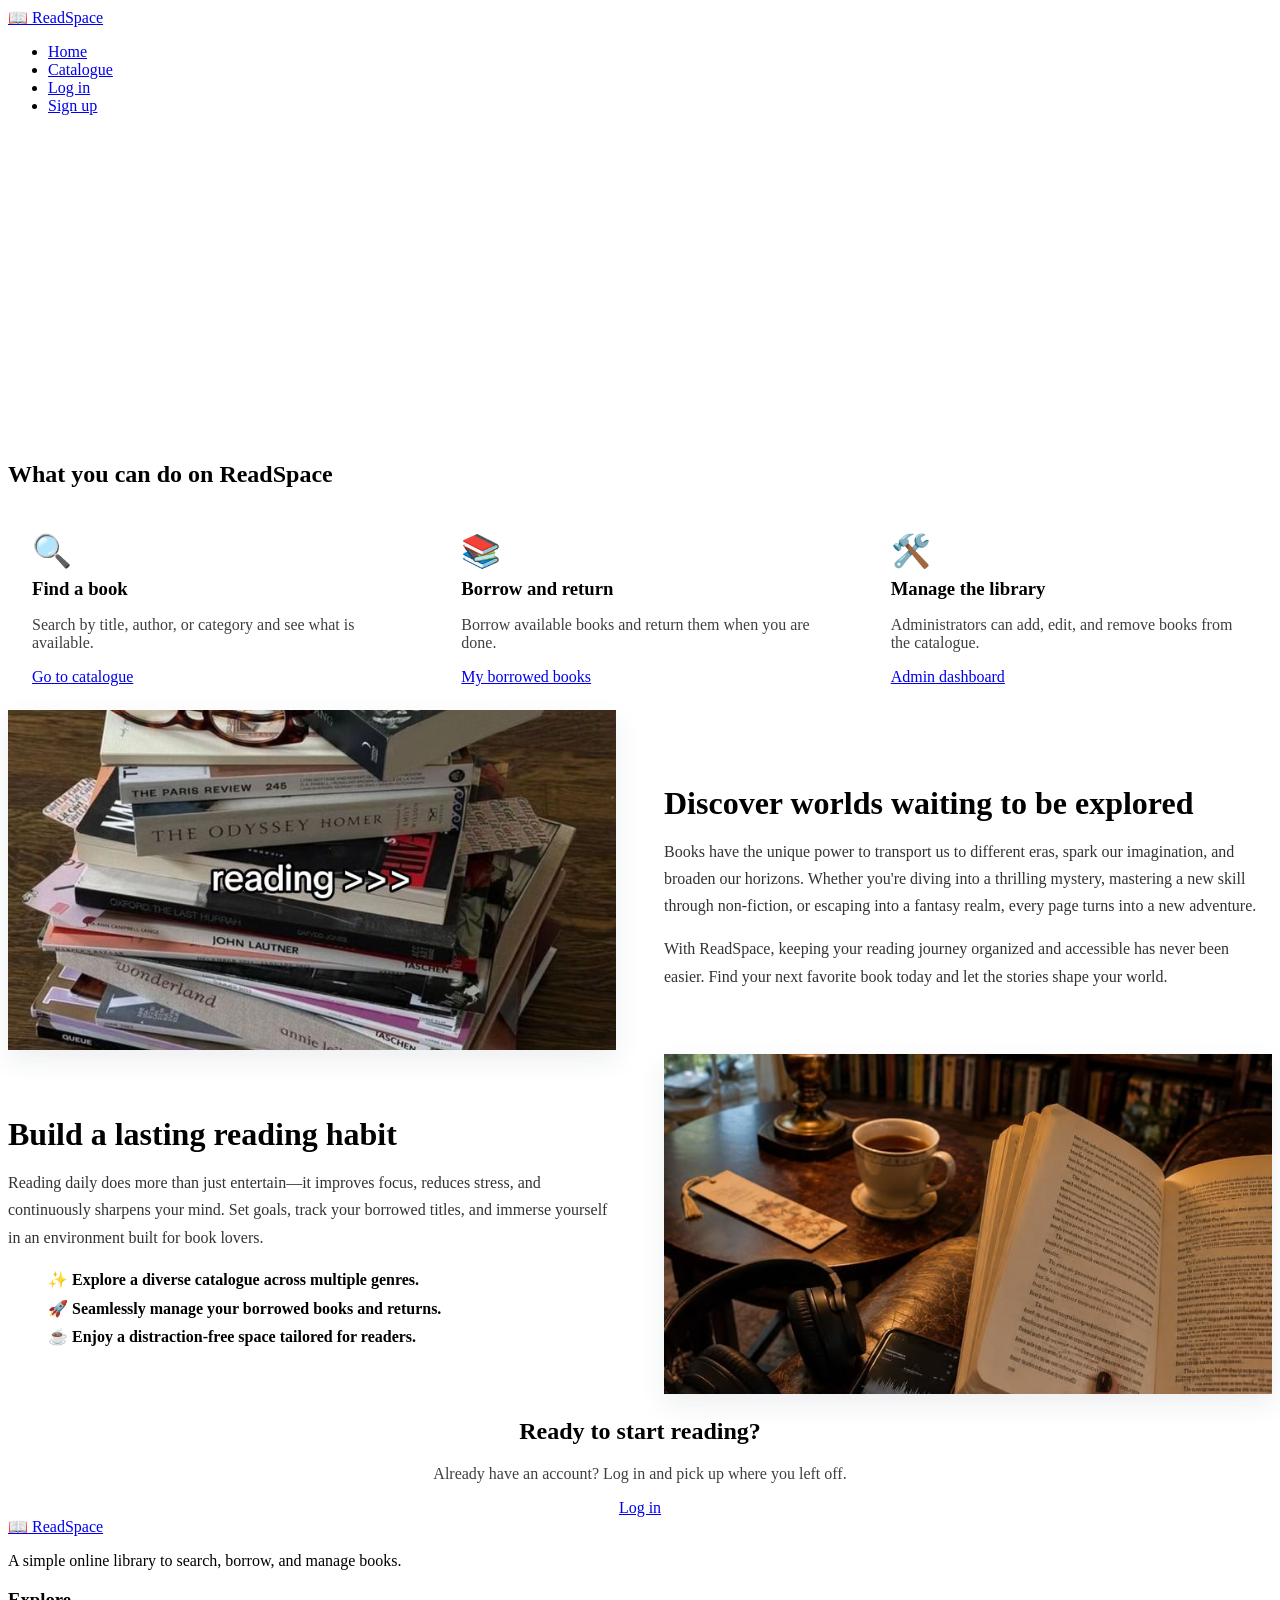
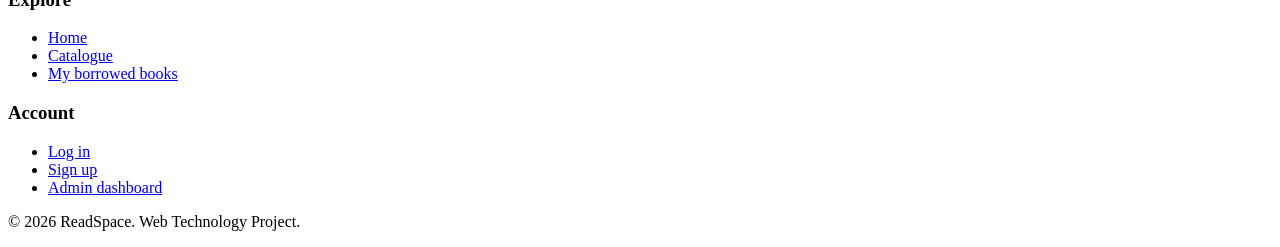
==== index.html @ 19ab4c97 "Update home page, add two reading sections, and style features" ====
<!DOCTYPE html>
<html lang="en">
  <head>
    <meta charset="UTF-8" />
    <meta name="viewport" content="width=device-width, initial-scale=1.0" />
    <title>ReadSpace</title>
    <link rel="icon" href="assets/images/favicon.svg" type="image/svg+xml" />
    <link rel="stylesheet" href="assets/css/style.css" />
    <link rel="stylesheet" href="assets/css/1-home.css" />
  </head>

  <body>
    <!-- Navbar  -->
    <header class="navbar">
      <div class="container">
        <div class="logo">
          <a href="index.html">📖 ReadSpace</a>
        </div>
        <nav>
          <ul class="nav-links">
            <li><a href="index.html" class="active">Home</a></li>
            <li><a href="4-catalogue.html">Catalogue</a></li>
            <li><a href="3-login.html">Log in</a></li>
            <li><a href="2-signup.html" class="btn btn-primary">Sign up</a></li>
          </ul>
        </nav>
      </div>
    </header>

    <main>
      <!-- Hero sec -->
      <section class="hero">
        <div class="container">
          <h1>Your next book is a click away</h1>
          <p>
            Search the library catalogue, borrow the books you love, and keep
            track of everything you are reading in one place.
          </p>
          <div class="hero-actions">
            <a href="4-catalogue.html" class="btn btn-primary">Browse books</a>
            <a href="2-signup.html" class="btn btn-outline">Create an account</a>
          </div>
        </div>
      </section>

      <!-- What you can do -->
      <section class="section">
        <div class="container">
          <h2 class="section-title">What you can do on ReadSpace</h2>
          <div class="features">
            <article class="feature-card">
              <div class="feature-icon">🔍</div>
              <h3>Find a book</h3>
              <p>Search by title, author, or category and see what is available.</p>
              <a href="4-catalogue.html">Go to catalogue</a>
            </article>

            <article class="feature-card">
              <div class="feature-icon">📚</div>
              <h3>Borrow and return</h3>
              <p>Borrow available books and return them when you are done.</p>
              <a href="6-my-borrowed-books.html">My borrowed books</a>
            </article>

            <article class="feature-card">
              <div class="feature-icon">🛠️</div>
              <h3>Manage the library</h3>
              <p>Administrators can add, edit, and remove books from the catalogue.</p>
              <a href="7-admin-dashboard.html">Admin dashboard</a>
            </article>
          </div>
        </div>
      </section>

      <!-- About Reading & Books -->
      <section class="section about-books reading-books alt-bg">
        <div class="container about-container">
          <div class="about-image">
            <img src="assets/images/bookslover.jfif" alt="Stack of books and reading cozy vibes" />
          </div>
          <div class="about-text">
            <h2>Discover worlds waiting to be explored</h2>
            <p>
              Books have the unique power to transport us to different eras, spark our imagination, and broaden our horizons. Whether you're diving into a thrilling mystery, mastering a new skill through non-fiction, or escaping into a fantasy realm, every page turns into a new adventure.
            </p>
            <p>
              With ReadSpace, keeping your reading journey organized and accessible has never been easier. Find your next favorite book today and let the stories shape your world.
            </p>
          </div>
        </div>
      </section>

      <!-- Reading Habit -->
      <section class="section ">
        <div class="container about-container">
          <div class="about-text">
            <h2>Build a lasting reading habit</h2>
            <p>
              Reading daily does more than just entertain—it improves focus, reduces stress, and continuously sharpens your mind. Set goals, track your borrowed titles, and immerse yourself in an environment built for book lovers.
            </p>
            <ul class="habit-list">
              <li>✨ Explore a diverse catalogue across multiple genres.</li>
              <li>🚀 Seamlessly manage your borrowed books and returns.</li>
              <li>☕ Enjoy a distraction-free space tailored for readers.</li>
            </ul>
          </div>
          <div class="about-image">
            <img src="assets/images/cozyreading.jfif" alt="Cozy reading corner with warm lighting" />
          </div>
        </div>
      </section>

      <!-- Call to action-->
      <section class="section cta">
        <div class="container">
          <h2>Ready to start reading?</h2>
          <p>Already have an account? Log in and pick up where you left off.</p>
          <a href="3-login.html" class="btn btn-outline">Log in</a>
        </div>
      </section>
    </main>

    <!--  Footer  -->
    <footer class="footer">
      <div class="container">
        <div>
          <div class="logo">
            <a href="index.html">📖 ReadSpace</a>
          </div>
          <p class="footer-text">A simple online library to search, borrow, and manage books.</p>
        </div>

        <div>
          <h3>Explore</h3>
          <ul class="footer-links">
            <li><a href="index.html">Home</a></li>
            <li><a href="4-catalogue.html">Catalogue</a></li>
            <li><a href="6-my-borrowed-books.html">My borrowed books</a></li>
          </ul>
        </div>

        <div>
          <h3>Account</h3>
          <ul class="footer-links">
            <li><a href="3-login.html">Log in</a></li>
            <li><a href="2-signup.html">Sign up</a></li>
            <li><a href="7-admin-dashboard.html">Admin dashboard</a></li>
          </ul>
        </div>
      </div>

      <p class="footer-bottom">&copy; 2026 ReadSpace. Web Technology Project.</p>
    </footer>
  </body>
</html>
---- assets/css/1-home.css ----
.hero {
  background-color: var(--color-primary);
  color: white;
  text-align: center;
  padding: 4rem 0;
}

.hero h1 {
  font-size: 2.5rem;
  margin-bottom: 1rem;
}

.hero p {
  max-width: 600px;
  margin: 0 auto 2rem;
}

.hero-actions {
  display: flex;
  justify-content: center;
  gap: 1rem;
}

.hero .btn-primary {
  background-color: var(--color-surface);
  border-color: var(--color-surface);
  color: var(--color-primary-dark);
}

.hero .btn-primary:hover {
  background-color: var(--color-border);
  border-color: var(--color-border);
}

.hero .btn-outline {
  border-color: white;
  color: white;
}

.hero .btn-outline:hover {
  background-color: white;
  color: var(--color-primary-dark);
}

.features {
  display: flex;
  flex-wrap: wrap;
  gap: 1.5rem;
}

.feature-card {
  flex: 1 1 250px;
  background-color: var(--color-surface);
  border: 1px solid var(--color-border);
  border-radius: var(--radius);
  padding: 1.5rem;
  transition: all 0.3s ease;
}
.feature-card:hover {
  border-color: var(--color-primary);
  box-shadow: 0 0 12px rgba(47, 93, 98, 0.25);
  transform: translateY(-3px); 
}

.feature-card h3 {
  margin: 0.5rem 0;
}

.feature-card p {
  color: var(--color-text);
  opacity: 0.75;
  margin-bottom: 1rem;
}

.feature-icon {
  font-size: 2rem;
}

.about-container {
  display: flex;
  align-items: center;
  gap: 3rem;
}


.about-text {
  flex: 1;
}

.about-text h2 {
  font-size: 2rem;
  margin-bottom: 1rem;
  color: var(--color-primary-dark);
}

.about-text p {
  color: var(--color-text);
  opacity: 0.8;
  margin-bottom: 1rem;
  line-height: 1.7;
}

.about-image {
  flex: 1;
}

.about-image img {
  width: 100%;
  height: 340px;
  object-fit: cover;
  border-radius: var(--radius);
  box-shadow: 0 10px 25px rgba(31, 45, 68, 0.08);
  transition: transform 0.3s ease;
}

.about-image img:hover {
  transform: scale(1.02);
}

.habit-list {
  list-style: none;
  display: flex;
  flex-direction: column;
  gap: 0.6rem;
  margin-top: 1.2rem;
  font-weight: 700;
  color: var(--color-primary-dark);
}
.section.reading-books.alt-bg {
  background-color: var(--color-surface);
  border-top: 1px solid var(--color-border);
  border-bottom: 1px solid var(--color-border);
}


.cta {
  background-color: var(--color-surface);
  text-align: center;
}

.cta p {
  margin: 0.5rem 0 1rem;
  color: var(--color-text);
  opacity: 0.75;
}
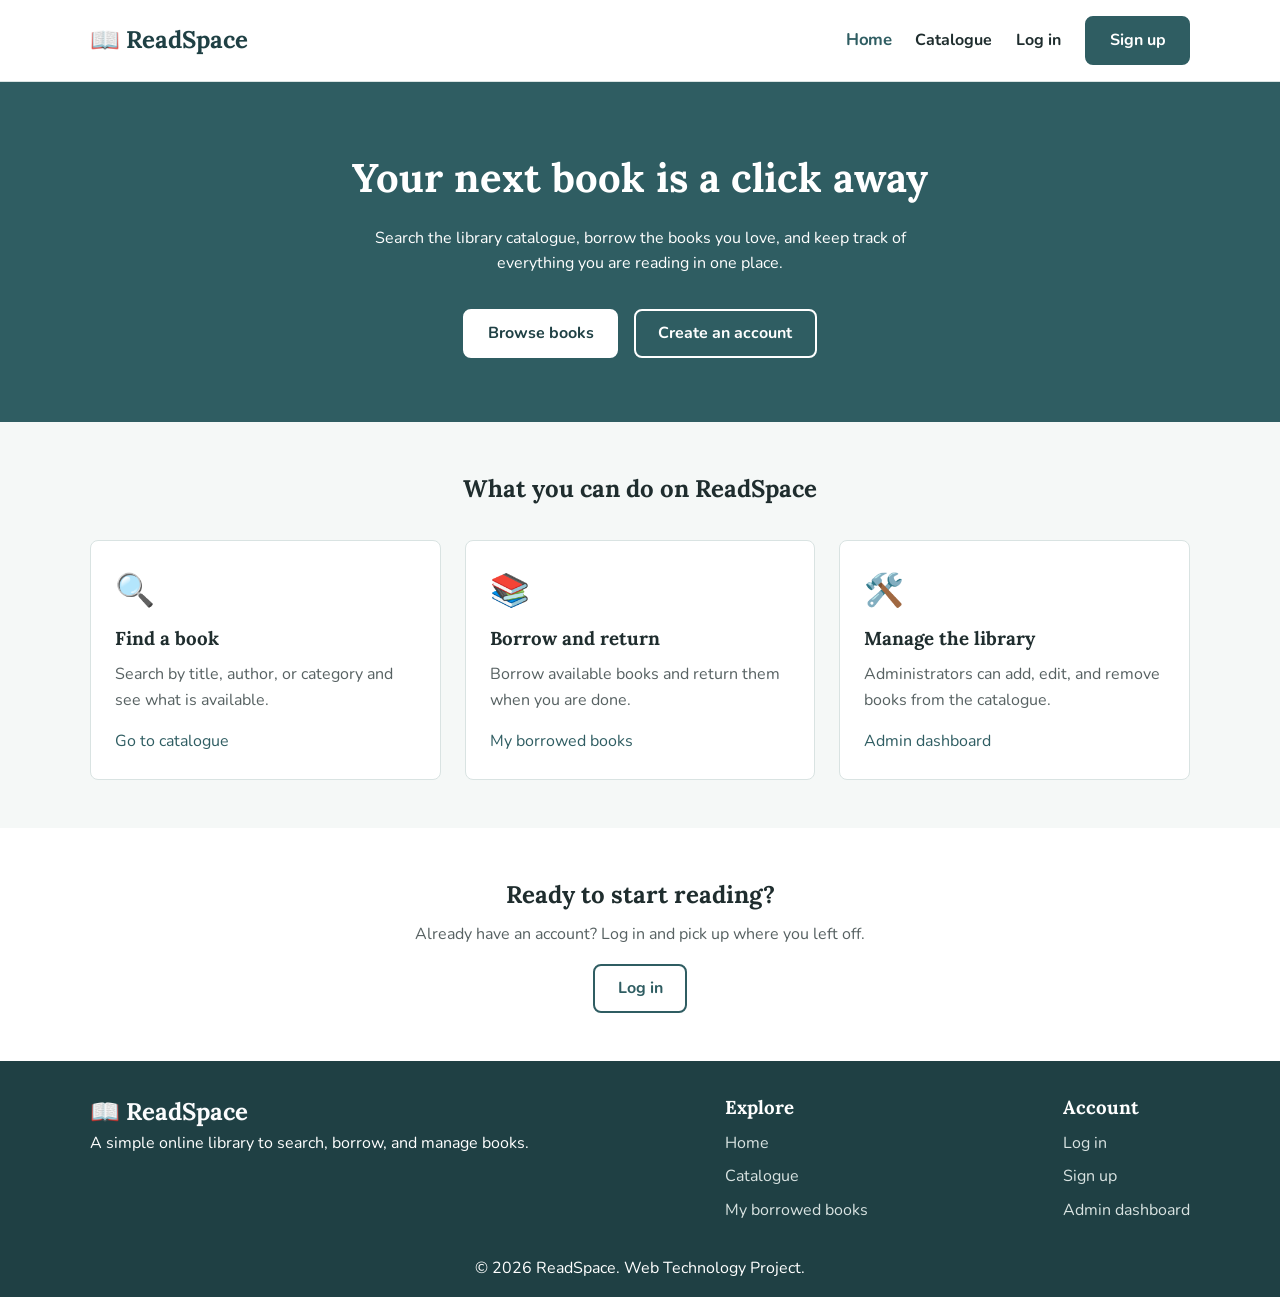
==== commit bf84f7eb: "BASE" ====
--- a/index.html
+++ b/index.html
@@ -72,44 +72,6 @@
         </div>
       </section>
 
-      <!-- About Reading & Books -->
-      <section class="section about-books reading-books alt-bg">
-        <div class="container about-container">
-          <div class="about-image">
-            <img src="assets/images/bookslover.jfif" alt="Stack of books and reading cozy vibes" />
-          </div>
-          <div class="about-text">
-            <h2>Discover worlds waiting to be explored</h2>
-            <p>
-              Books have the unique power to transport us to different eras, spark our imagination, and broaden our horizons. Whether you're diving into a thrilling mystery, mastering a new skill through non-fiction, or escaping into a fantasy realm, every page turns into a new adventure.
-            </p>
-            <p>
-              With ReadSpace, keeping your reading journey organized and accessible has never been easier. Find your next favorite book today and let the stories shape your world.
-            </p>
-          </div>
-        </div>
-      </section>
-
-      <!-- Reading Habit -->
-      <section class="section ">
-        <div class="container about-container">
-          <div class="about-text">
-            <h2>Build a lasting reading habit</h2>
-            <p>
-              Reading daily does more than just entertain—it improves focus, reduces stress, and continuously sharpens your mind. Set goals, track your borrowed titles, and immerse yourself in an environment built for book lovers.
-            </p>
-            <ul class="habit-list">
-              <li>✨ Explore a diverse catalogue across multiple genres.</li>
-              <li>🚀 Seamlessly manage your borrowed books and returns.</li>
-              <li>☕ Enjoy a distraction-free space tailored for readers.</li>
-            </ul>
-          </div>
-          <div class="about-image">
-            <img src="assets/images/cozyreading.jfif" alt="Cozy reading corner with warm lighting" />
-          </div>
-        </div>
-      </section>
-
       <!-- Call to action-->
       <section class="section cta">
         <div class="container">
--- a/assets/css/style.css
+++ b/assets/css/style.css
@@ -0,0 +1,172 @@
+@import url("https://fonts.googleapis.com/css2?family=Lora:wght@600;700&family=Nunito:wght@400;700&display=swap");
+
+/* variables */
+:root {
+  --font-heading: "Lora", serif;
+  --font-body: "Nunito", sans-serif;
+
+  --color-primary: #2f5d62;
+  --color-primary-dark: #1f4044;
+  --color-bg: #f5f8f7;
+  --color-surface: #ffffff;
+  --color-text: #1f2d2e;
+  --color-border: #d9e3e2;
+
+  --radius: 8px;
+}
+
+/* base styles */
+*, *::before, *::after {
+  box-sizing: border-box;
+  margin: 0;
+  padding: 0;
+}
+
+body {
+  font-family: var(--font-body);
+  color: var(--color-text);
+  background-color: var(--color-bg);
+  line-height: 1.6;
+}
+
+h1, h2, h3 {
+  font-family: var(--font-heading);
+}
+
+a {
+  color: var(--color-primary);
+  text-decoration: none;
+}
+
+.container {
+  width: 90%;
+  max-width: 1100px;
+  margin: 0 auto;
+}
+
+.section {
+  padding: 3rem 0;
+}
+
+.section-title {
+  text-align: center;
+  margin-bottom: 2rem;
+}
+
+/* btns */
+.btn {
+  display: inline-block;
+  padding: 0.6rem 1.4rem;
+  border: 2px solid var(--color-primary);
+  border-radius: var(--radius);
+  font-weight: 700;
+  transition: background-color 0.2s ease, color 0.2s ease;
+}
+
+.btn-primary {
+  background-color: var(--color-primary);
+  color: white;
+}
+
+.btn-primary:hover {
+  background-color: var(--color-primary-dark);
+  border-color: var(--color-primary-dark);
+}
+
+.btn-outline {
+  color: var(--color-primary);
+  background-color: transparent;
+}
+
+.btn-outline:hover {
+  background-color: var(--color-primary);
+  color: white;
+}
+
+/* Navbar */
+.navbar {
+  background-color: var(--color-surface);
+  border-bottom: 1px solid var(--color-border);
+  position: sticky;
+  top: 0;
+  z-index: 10;
+}
+
+.navbar .container {
+  display: flex;
+  justify-content: space-between;
+  align-items: center;
+  flex-wrap: wrap;
+  padding: 1rem 0;
+}
+
+.logo a {
+  font-family: var(--font-heading);
+  font-size: 1.5rem;
+  font-weight: 700;
+  color: var(--color-primary-dark);
+}
+
+.nav-links {
+  list-style: none;
+  display: flex;
+  align-items: center;
+  gap: 1.5rem;
+}
+
+.nav-links a {
+  color: var(--color-text);
+  font-weight: 700;
+  transition: transform 0.2s ease, color 0.2s ease;
+  display: inline-block;
+}
+
+
+.nav-links a:hover,
+.nav-links a.active {
+  color: var(--color-primary);
+  transform: scale(1.05);
+}
+
+.nav-links a.btn {
+  color: white;
+}
+
+
+
+/* Footer */
+.footer {
+  background-color: var(--color-primary-dark);
+  color: white;
+  padding: 2rem 0 1rem;
+}
+
+.footer .container {
+  display: flex;
+  justify-content: space-between;
+  flex-wrap: wrap;
+  gap: 2rem;
+}
+
+.footer a {
+  color: #d9e3e2;
+}
+
+.footer .logo a {
+  color: rgb(251, 252, 253);
+}
+
+.footer h3 {
+  margin-bottom: 0.5rem;
+}
+
+.footer-links {
+  list-style: none;
+  display: flex;
+  flex-direction: column;
+  gap: 0.5rem;
+}
+.footer-bottom {
+  text-align: center;
+  margin-top: 2rem;
+}
--- a/assets/css/1-home.css
+++ b/assets/css/1-home.css
@@ -54,12 +54,6 @@
   border: 1px solid var(--color-border);
   border-radius: var(--radius);
   padding: 1.5rem;
-  transition: all 0.3s ease;
-}
-.feature-card:hover {
-  border-color: var(--color-primary);
-  box-shadow: 0 0 12px rgba(47, 93, 98, 0.25);
-  transform: translateY(-3px); 
 }
 
 .feature-card h3 {
@@ -76,63 +70,6 @@
   font-size: 2rem;
 }
 
-.about-container {
-  display: flex;
-  align-items: center;
-  gap: 3rem;
-}
-
-
-.about-text {
-  flex: 1;
-}
-
-.about-text h2 {
-  font-size: 2rem;
-  margin-bottom: 1rem;
-  color: var(--color-primary-dark);
-}
-
-.about-text p {
-  color: var(--color-text);
-  opacity: 0.8;
-  margin-bottom: 1rem;
-  line-height: 1.7;
-}
-
-.about-image {
-  flex: 1;
-}
-
-.about-image img {
-  width: 100%;
-  height: 340px;
-  object-fit: cover;
-  border-radius: var(--radius);
-  box-shadow: 0 10px 25px rgba(31, 45, 68, 0.08);
-  transition: transform 0.3s ease;
-}
-
-.about-image img:hover {
-  transform: scale(1.02);
-}
-
-.habit-list {
-  list-style: none;
-  display: flex;
-  flex-direction: column;
-  gap: 0.6rem;
-  margin-top: 1.2rem;
-  font-weight: 700;
-  color: var(--color-primary-dark);
-}
-.section.reading-books.alt-bg {
-  background-color: var(--color-surface);
-  border-top: 1px solid var(--color-border);
-  border-bottom: 1px solid var(--color-border);
-}
-
-
 .cta {
   background-color: var(--color-surface);
   text-align: center;
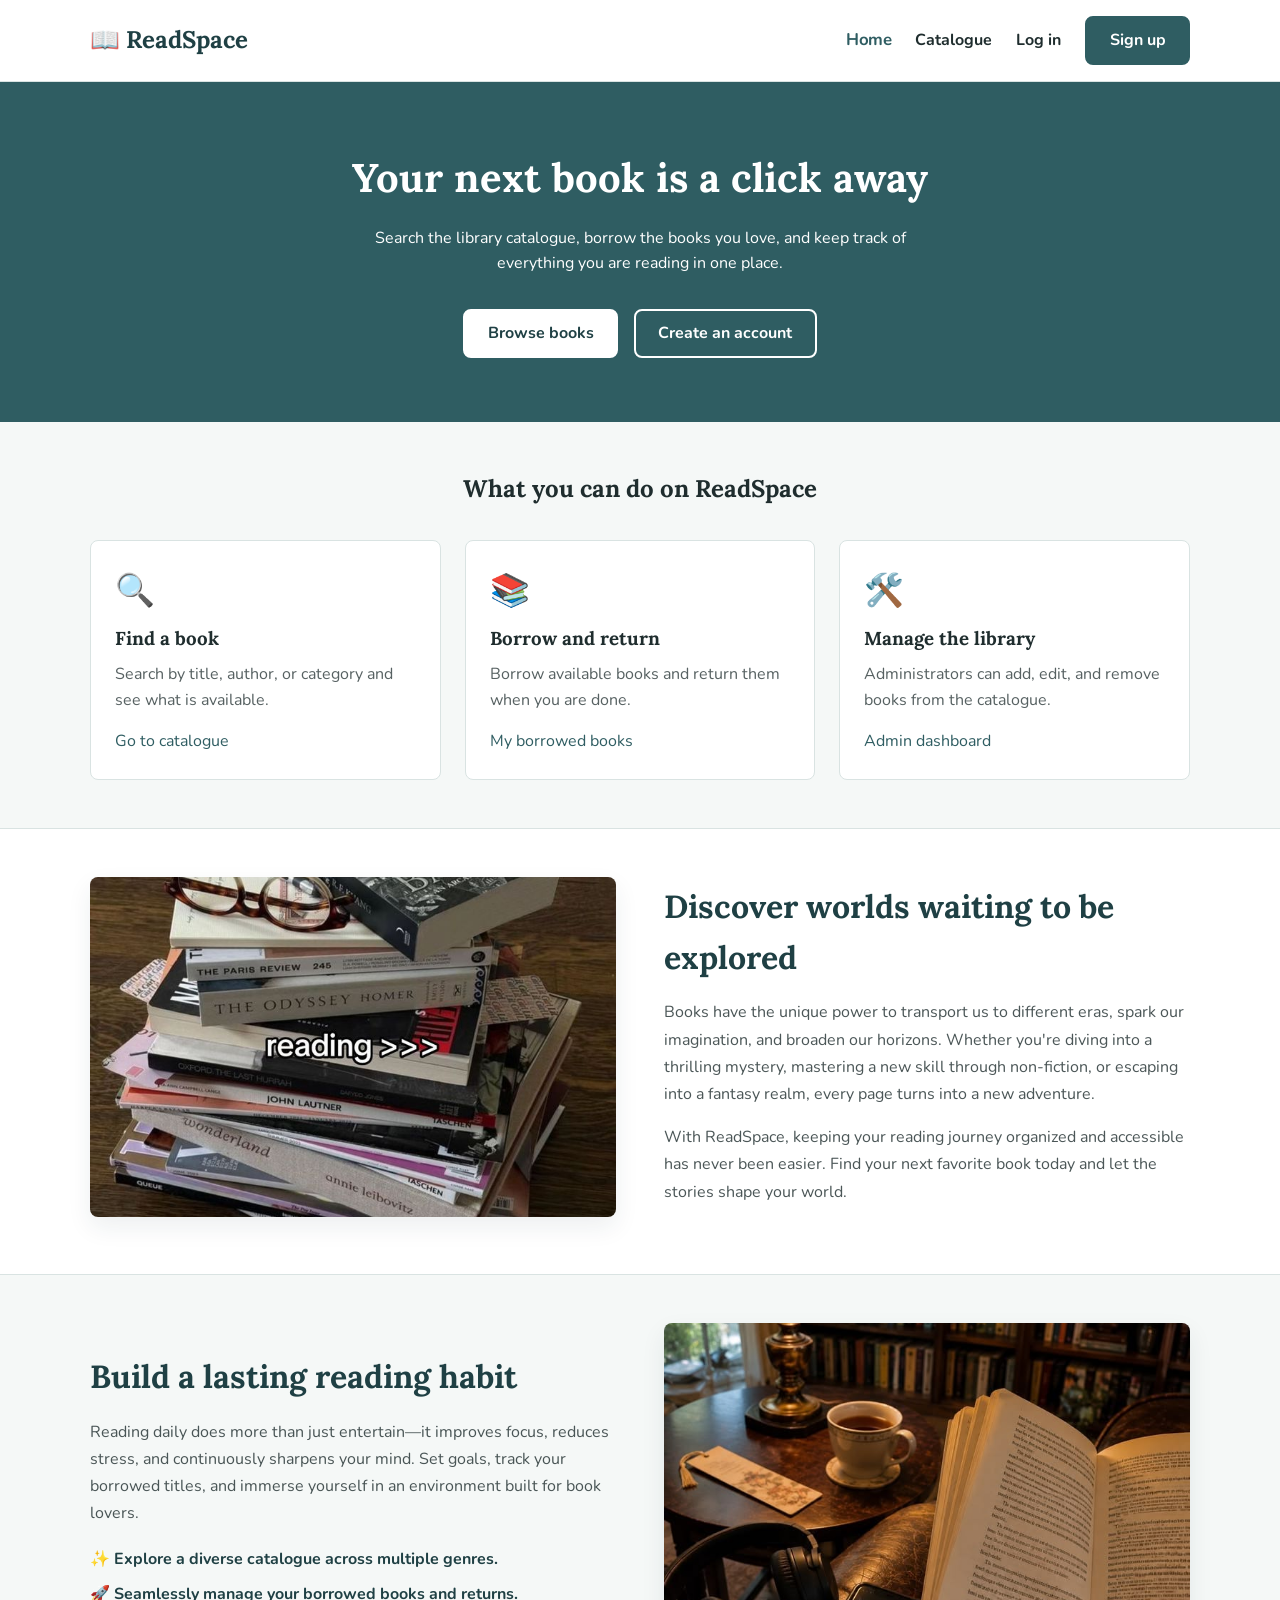
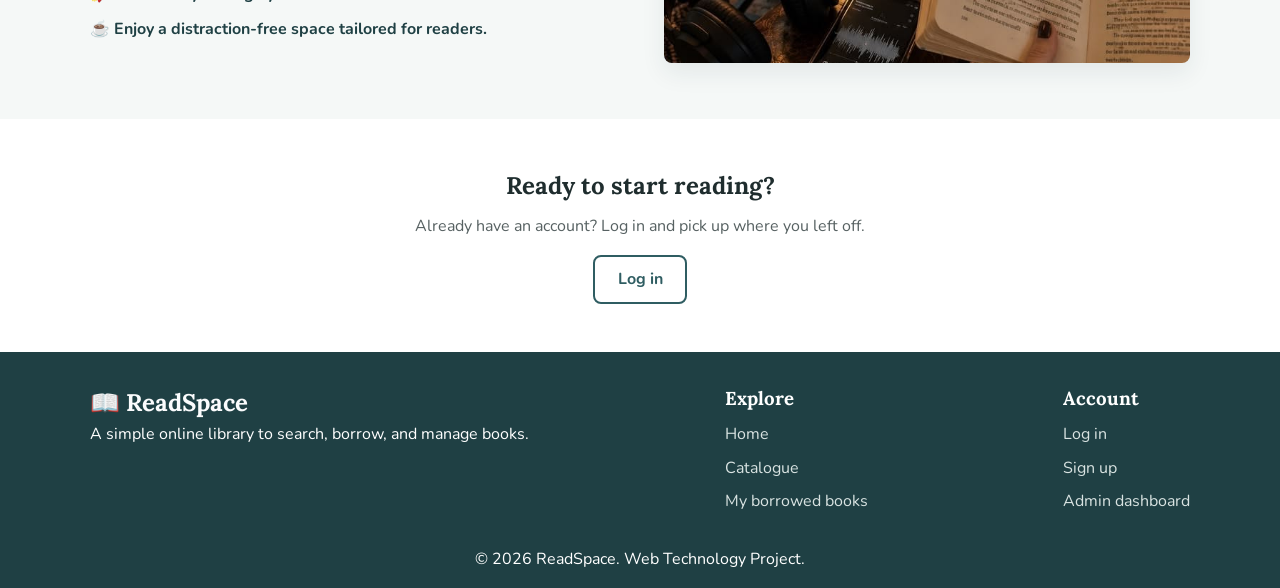
==== commit fb163562: "Merge pull request #12 from WebTech-2026/shimaaaa Update home page, add two reading sections, and st" ====
--- a/index.html
+++ b/index.html
@@ -72,6 +72,44 @@
         </div>
       </section>
 
+      <!-- About Reading & Books -->
+      <section class="section about-books reading-books alt-bg">
+        <div class="container about-container">
+          <div class="about-image">
+            <img src="assets/images/bookslover.jfif" alt="Stack of books and reading cozy vibes" />
+          </div>
+          <div class="about-text">
+            <h2>Discover worlds waiting to be explored</h2>
+            <p>
+              Books have the unique power to transport us to different eras, spark our imagination, and broaden our horizons. Whether you're diving into a thrilling mystery, mastering a new skill through non-fiction, or escaping into a fantasy realm, every page turns into a new adventure.
+            </p>
+            <p>
+              With ReadSpace, keeping your reading journey organized and accessible has never been easier. Find your next favorite book today and let the stories shape your world.
+            </p>
+          </div>
+        </div>
+      </section>
+
+      <!-- Reading Habit -->
+      <section class="section ">
+        <div class="container about-container">
+          <div class="about-text">
+            <h2>Build a lasting reading habit</h2>
+            <p>
+              Reading daily does more than just entertain—it improves focus, reduces stress, and continuously sharpens your mind. Set goals, track your borrowed titles, and immerse yourself in an environment built for book lovers.
+            </p>
+            <ul class="habit-list">
+              <li>✨ Explore a diverse catalogue across multiple genres.</li>
+              <li>🚀 Seamlessly manage your borrowed books and returns.</li>
+              <li>☕ Enjoy a distraction-free space tailored for readers.</li>
+            </ul>
+          </div>
+          <div class="about-image">
+            <img src="assets/images/cozyreading.jfif" alt="Cozy reading corner with warm lighting" />
+          </div>
+        </div>
+      </section>
+
       <!-- Call to action-->
       <section class="section cta">
         <div class="container">
--- a/assets/css/1-home.css
+++ b/assets/css/1-home.css
@@ -54,6 +54,12 @@
   border: 1px solid var(--color-border);
   border-radius: var(--radius);
   padding: 1.5rem;
+  transition: all 0.3s ease;
+}
+.feature-card:hover {
+  border-color: var(--color-primary);
+  box-shadow: 0 0 12px rgba(47, 93, 98, 0.25);
+  transform: translateY(-3px); 
 }
 
 .feature-card h3 {
@@ -70,6 +76,63 @@
   font-size: 2rem;
 }
 
+.about-container {
+  display: flex;
+  align-items: center;
+  gap: 3rem;
+}
+
+
+.about-text {
+  flex: 1;
+}
+
+.about-text h2 {
+  font-size: 2rem;
+  margin-bottom: 1rem;
+  color: var(--color-primary-dark);
+}
+
+.about-text p {
+  color: var(--color-text);
+  opacity: 0.8;
+  margin-bottom: 1rem;
+  line-height: 1.7;
+}
+
+.about-image {
+  flex: 1;
+}
+
+.about-image img {
+  width: 100%;
+  height: 340px;
+  object-fit: cover;
+  border-radius: var(--radius);
+  box-shadow: 0 10px 25px rgba(31, 45, 68, 0.08);
+  transition: transform 0.3s ease;
+}
+
+.about-image img:hover {
+  transform: scale(1.02);
+}
+
+.habit-list {
+  list-style: none;
+  display: flex;
+  flex-direction: column;
+  gap: 0.6rem;
+  margin-top: 1.2rem;
+  font-weight: 700;
+  color: var(--color-primary-dark);
+}
+.section.reading-books.alt-bg {
+  background-color: var(--color-surface);
+  border-top: 1px solid var(--color-border);
+  border-bottom: 1px solid var(--color-border);
+}
+
+
 .cta {
   background-color: var(--color-surface);
   text-align: center;
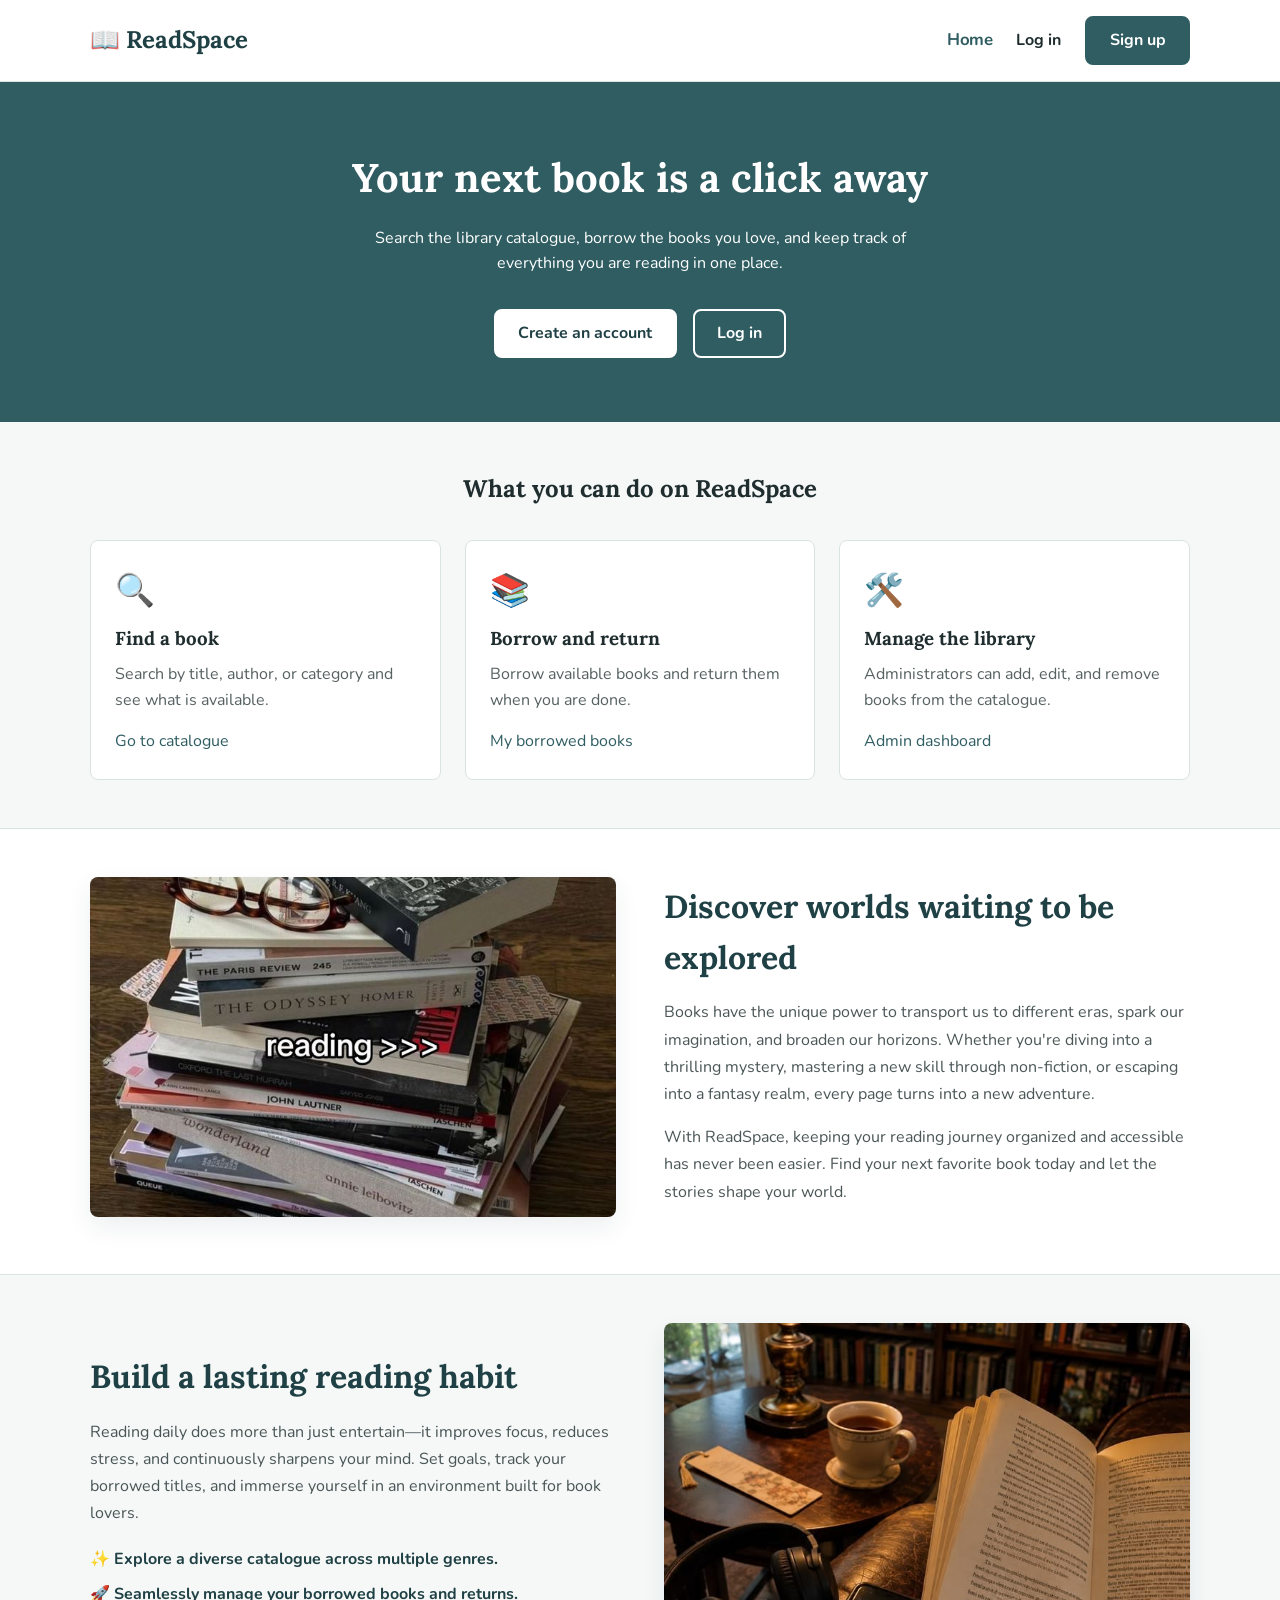
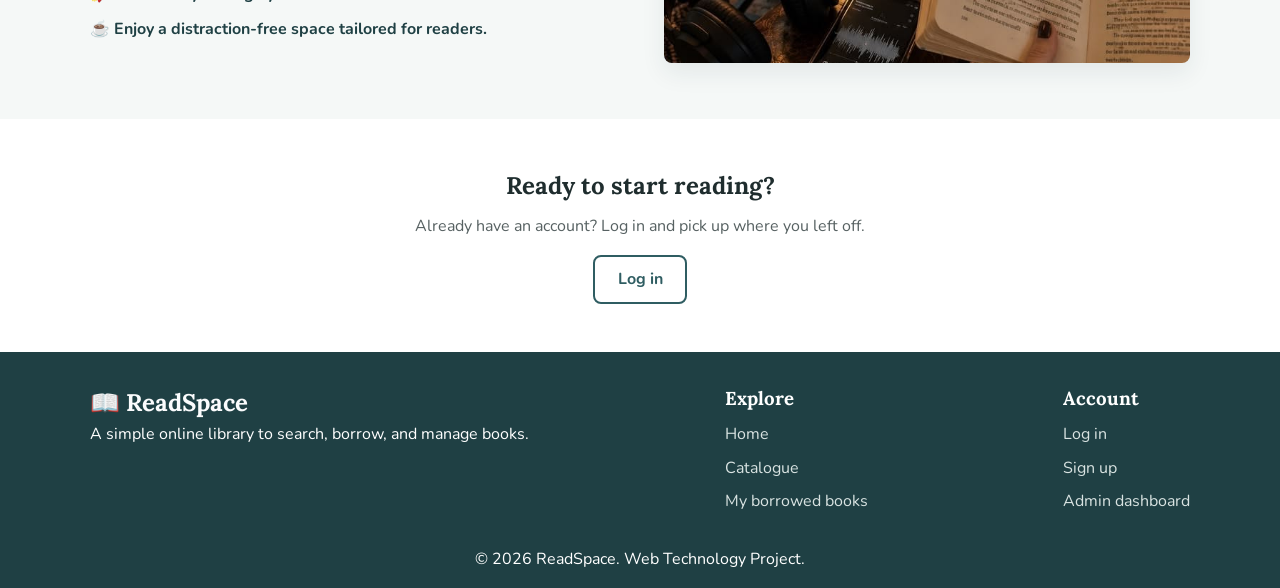
==== commit 869120fd: "add JS modules (home, validation, auth, storage, nav) and update pages" ====
--- a/index.html
+++ b/index.html
@@ -7,25 +7,16 @@
     <link rel="icon" href="assets/images/favicon.svg" type="image/svg+xml" />
     <link rel="stylesheet" href="assets/css/style.css" />
     <link rel="stylesheet" href="assets/css/1-home.css" />
+    <script src="assets/js/storage.js" defer></script>
+    <script src="assets/js/auth.js" defer></script>
+    <script src="assets/js/validation.js" defer></script>
+    <script src="assets/js/nav.js" defer></script>
+    <script src="assets/js/home.js" defer></script>
   </head>
 
   <body>
-    <!-- Navbar  -->
-    <header class="navbar">
-      <div class="container">
-        <div class="logo">
-          <a href="index.html">📖 ReadSpace</a>
-        </div>
-        <nav>
-          <ul class="nav-links">
-            <li><a href="index.html" class="active">Home</a></li>
-            <li><a href="4-catalogue.html">Catalogue</a></li>
-            <li><a href="3-login.html">Log in</a></li>
-            <li><a href="2-signup.html" class="btn btn-primary">Sign up</a></li>
-          </ul>
-        </nav>
-      </div>
-    </header>
+    <!-- Navbar (built by nav.js) -->
+    <header class="navbar"></header>
 
     <main>
       <!-- Hero sec -->
@@ -36,10 +27,8 @@
             Search the library catalogue, borrow the books you love, and keep
             track of everything you are reading in one place.
           </p>
-          <div class="hero-actions">
-            <a href="4-catalogue.html" class="btn btn-primary">Browse books</a>
-            <a href="2-signup.html" class="btn btn-outline">Create an account</a>
-          </div>
+          <!-- Buttons are built by home.js according to the role -->
+          <div class="hero-actions" id="hero-actions"></div>
         </div>
       </section>
 
@@ -48,21 +37,21 @@
         <div class="container">
           <h2 class="section-title">What you can do on ReadSpace</h2>
           <div class="features">
-            <article class="feature-card">
+            <article class="feature-card" data-roles="guest user">
               <div class="feature-icon">🔍</div>
               <h3>Find a book</h3>
               <p>Search by title, author, or category and see what is available.</p>
               <a href="4-catalogue.html">Go to catalogue</a>
             </article>
 
-            <article class="feature-card">
+            <article class="feature-card" data-roles="guest user">
               <div class="feature-icon">📚</div>
               <h3>Borrow and return</h3>
               <p>Borrow available books and return them when you are done.</p>
               <a href="6-my-borrowed-books.html">My borrowed books</a>
             </article>
 
-            <article class="feature-card">
+            <article class="feature-card" data-roles="guest admin">
               <div class="feature-icon">🛠️</div>
               <h3>Manage the library</h3>
               <p>Administrators can add, edit, and remove books from the catalogue.</p>
@@ -110,8 +99,8 @@
         </div>
       </section>
 
-      <!-- Call to action-->
-      <section class="section cta">
+      <!-- Call to action (shown to guests only, controlled by home.js) -->
+      <section class="section cta" id="cta-section">
         <div class="container">
           <h2>Ready to start reading?</h2>
           <p>Already have an account? Log in and pick up where you left off.</p>
--- a/assets/css/style.css
+++ b/assets/css/style.css
@@ -27,6 +27,10 @@
   color: var(--color-text);
   background-color: var(--color-bg);
   line-height: 1.6;
+}
+
+[hidden] {
+  display: none !important;
 }
 
 h1, h2, h3 {
